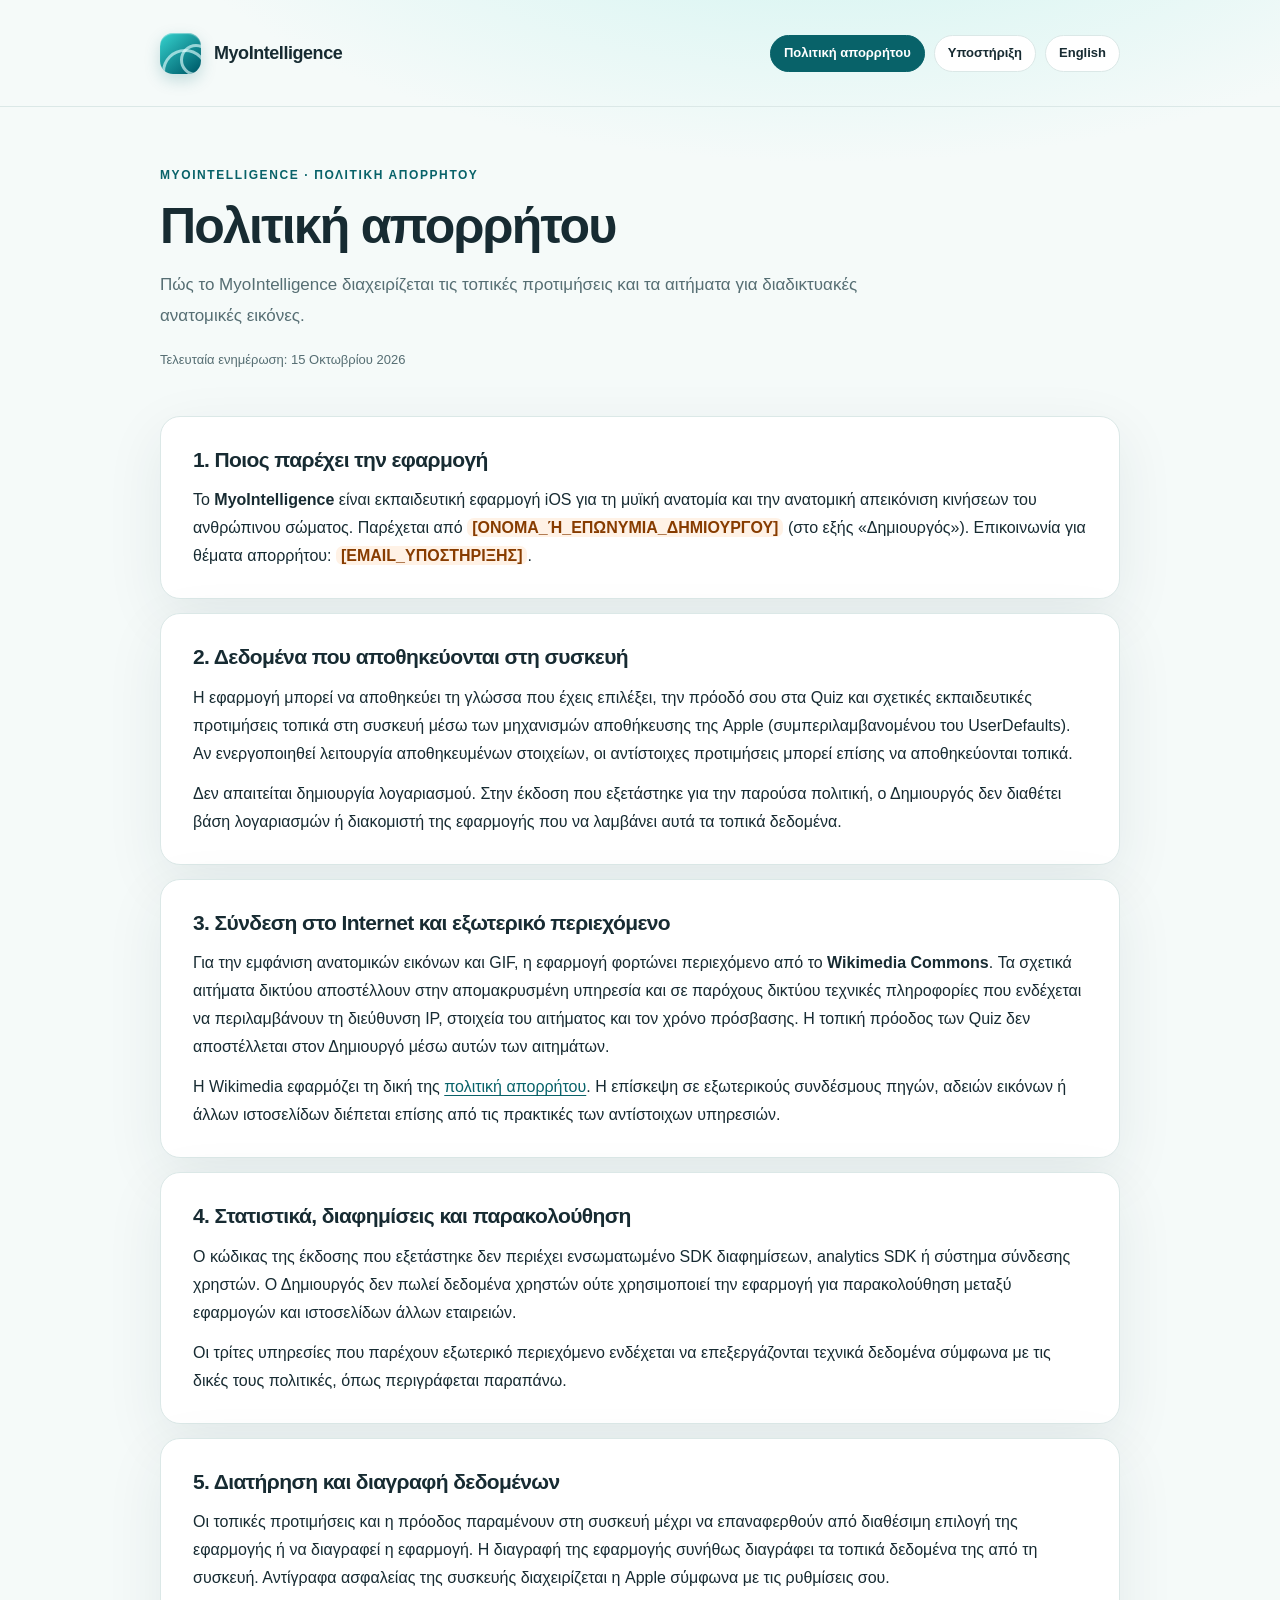
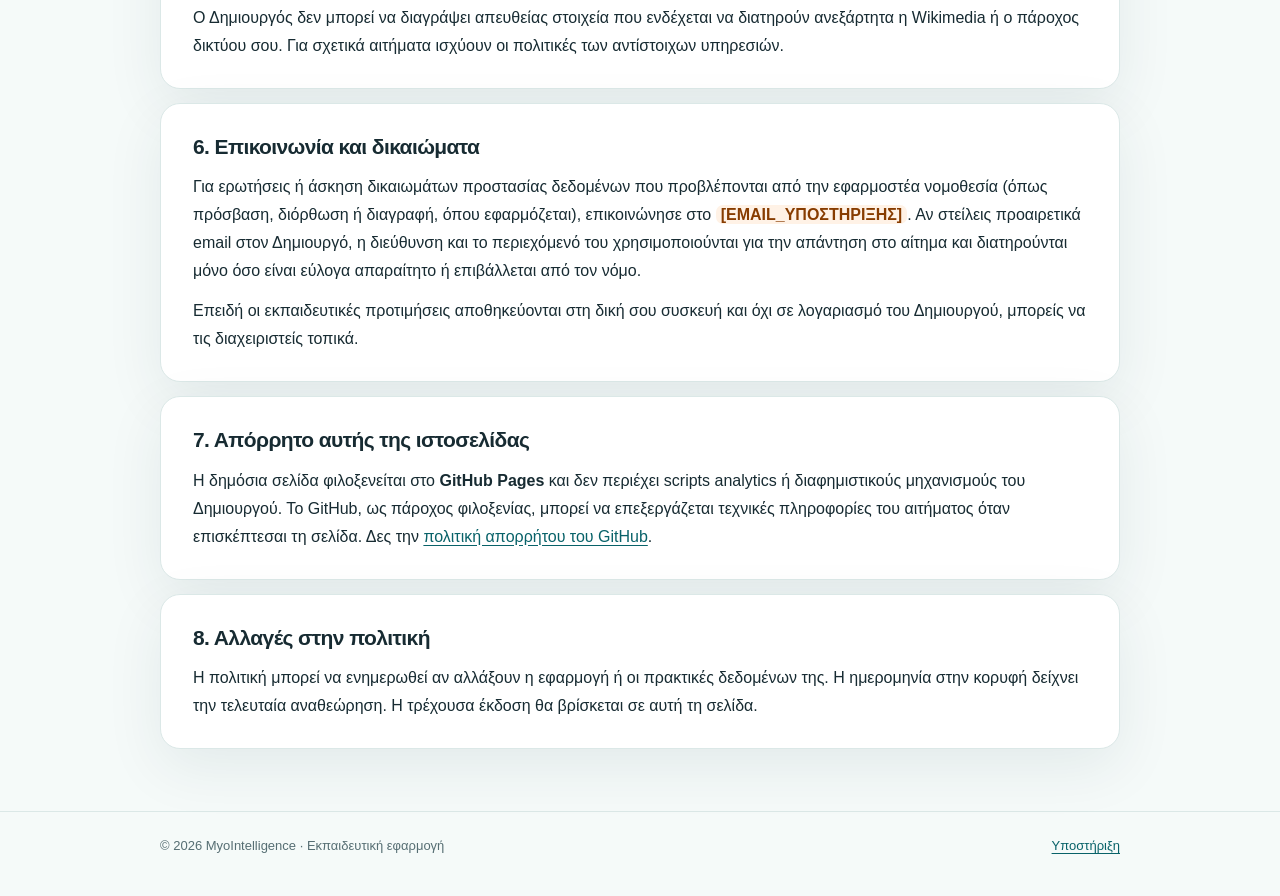
==== el.html @ 0195c65c "Add files via upload" ====
<!doctype html>
<html lang="el">
<head>
  <meta charset="utf-8">
  <meta name="viewport" content="width=device-width, initial-scale=1">
  <meta name="theme-color" content="#086269">
  <meta name="description" content="Πώς το MyoIntelligence διαχειρίζεται τις τοπικές προτιμήσεις και τα αιτήματα για διαδικτυακές ανατομικές εικόνες.">
  <title>Πολιτική απορρήτου | MyoIntelligence</title>
  <link rel="stylesheet" href="styles.css">
  <link rel="alternate" hreflang="en" href="index.html">
  <link rel="alternate" hreflang="el" href="el.html">
</head>
<body>
<header>
<div class="wrap top">
  <div class="brand"><span class="mark" aria-hidden="true"></span><span>MyoIntelligence</span></div>
  <nav aria-label="Πλοήγηση">
    <a class="current" href="el.html">Πολιτική απορρήτου</a>
    <a class="" href="support-el.html">Υποστήριξη</a>
    <a href="index.html" hreflang="en">English</a>
  </nav>
</div>
</header>
<main class="wrap">
  <div class="hero">
    <p class="eyebrow">MyoIntelligence · Πολιτική απορρήτου</p>
    <h1>Πολιτική απορρήτου</h1>
    <p class="lede">Πώς το MyoIntelligence διαχειρίζεται τις τοπικές προτιμήσεις και τα αιτήματα για διαδικτυακές ανατομικές εικόνες.</p>
    <p class="meta">Τελευταία ενημέρωση: 15 Οκτωβρίου 2026</p>
  </div>
  <div class="stack">
<section class="panel"><h2>1. Ποιος παρέχει την εφαρμογή</h2>
<p>Το <strong>MyoIntelligence</strong> είναι εκπαιδευτική εφαρμογή iOS για τη μυϊκή ανατομία και την ανατομική απεικόνιση κινήσεων του ανθρώπινου σώματος. Παρέχεται από <span class="placeholder">[ΟΝΟΜΑ_Ή_ΕΠΩΝΥΜΙΑ_ΔΗΜΙΟΥΡΓΟΥ]</span> (στο εξής «Δημιουργός»). Επικοινωνία για θέματα απορρήτου: <span class="placeholder">[EMAIL_ΥΠΟΣΤΗΡΙΞΗΣ]</span>.</p>
</section>
<section class="panel"><h2>2. Δεδομένα που αποθηκεύονται στη συσκευή</h2>
<p>Η εφαρμογή μπορεί να αποθηκεύει τη γλώσσα που έχεις επιλέξει, την πρόοδό σου στα Quiz και σχετικές εκπαιδευτικές προτιμήσεις τοπικά στη συσκευή μέσω των μηχανισμών αποθήκευσης της Apple (συμπεριλαμβανομένου του UserDefaults). Αν ενεργοποιηθεί λειτουργία αποθηκευμένων στοιχείων, οι αντίστοιχες προτιμήσεις μπορεί επίσης να αποθηκεύονται τοπικά.</p><p>Δεν απαιτείται δημιουργία λογαριασμού. Στην έκδοση που εξετάστηκε για την παρούσα πολιτική, ο Δημιουργός δεν διαθέτει βάση λογαριασμών ή διακομιστή της εφαρμογής που να λαμβάνει αυτά τα τοπικά δεδομένα.</p>
</section>
<section class="panel"><h2>3. Σύνδεση στο Internet και εξωτερικό περιεχόμενο</h2>
<p>Για την εμφάνιση ανατομικών εικόνων και GIF, η εφαρμογή φορτώνει περιεχόμενο από το <strong>Wikimedia Commons</strong>. Τα σχετικά αιτήματα δικτύου αποστέλλουν στην απομακρυσμένη υπηρεσία και σε παρόχους δικτύου τεχνικές πληροφορίες που ενδέχεται να περιλαμβάνουν τη διεύθυνση IP, στοιχεία του αιτήματος και τον χρόνο πρόσβασης. Η τοπική πρόοδος των Quiz δεν αποστέλλεται στον Δημιουργό μέσω αυτών των αιτημάτων.</p><p>Η Wikimedia εφαρμόζει τη δική της <a href="https://foundation.wikimedia.org/wiki/Policy:Privacy_policy" target="_blank" rel="noopener noreferrer">πολιτική απορρήτου</a>. Η επίσκεψη σε εξωτερικούς συνδέσμους πηγών, αδειών εικόνων ή άλλων ιστοσελίδων διέπεται επίσης από τις πρακτικές των αντίστοιχων υπηρεσιών.</p>
</section>
<section class="panel"><h2>4. Στατιστικά, διαφημίσεις και παρακολούθηση</h2>
<p>Ο κώδικας της έκδοσης που εξετάστηκε δεν περιέχει ενσωματωμένο SDK διαφημίσεων, analytics SDK ή σύστημα σύνδεσης χρηστών. Ο Δημιουργός δεν πωλεί δεδομένα χρηστών ούτε χρησιμοποιεί την εφαρμογή για παρακολούθηση μεταξύ εφαρμογών και ιστοσελίδων άλλων εταιρειών.</p><p>Οι τρίτες υπηρεσίες που παρέχουν εξωτερικό περιεχόμενο ενδέχεται να επεξεργάζονται τεχνικά δεδομένα σύμφωνα με τις δικές τους πολιτικές, όπως περιγράφεται παραπάνω.</p>
</section>
<section class="panel"><h2>5. Διατήρηση και διαγραφή δεδομένων</h2>
<p>Οι τοπικές προτιμήσεις και η πρόοδος παραμένουν στη συσκευή μέχρι να επαναφερθούν από διαθέσιμη επιλογή της εφαρμογής ή να διαγραφεί η εφαρμογή. Η διαγραφή της εφαρμογής συνήθως διαγράφει τα τοπικά δεδομένα της από τη συσκευή. Αντίγραφα ασφαλείας της συσκευής διαχειρίζεται η Apple σύμφωνα με τις ρυθμίσεις σου.</p><p>Ο Δημιουργός δεν μπορεί να διαγράψει απευθείας στοιχεία που ενδέχεται να διατηρούν ανεξάρτητα η Wikimedia ή ο πάροχος δικτύου σου. Για σχετικά αιτήματα ισχύουν οι πολιτικές των αντίστοιχων υπηρεσιών.</p>
</section>
<section class="panel"><h2>6. Επικοινωνία και δικαιώματα</h2>
<p>Για ερωτήσεις ή άσκηση δικαιωμάτων προστασίας δεδομένων που προβλέπονται από την εφαρμοστέα νομοθεσία (όπως πρόσβαση, διόρθωση ή διαγραφή, όπου εφαρμόζεται), επικοινώνησε στο <span class="placeholder">[EMAIL_ΥΠΟΣΤΗΡΙΞΗΣ]</span>. Αν στείλεις προαιρετικά email στον Δημιουργό, η διεύθυνση και το περιεχόμενό του χρησιμοποιούνται για την απάντηση στο αίτημα και διατηρούνται μόνο όσο είναι εύλογα απαραίτητο ή επιβάλλεται από τον νόμο.</p><p>Επειδή οι εκπαιδευτικές προτιμήσεις αποθηκεύονται στη δική σου συσκευή και όχι σε λογαριασμό του Δημιουργού, μπορείς να τις διαχειριστείς τοπικά.</p>
</section>
<section class="panel"><h2>7. Απόρρητο αυτής της ιστοσελίδας</h2>
<p>Η δημόσια σελίδα φιλοξενείται στο <strong>GitHub Pages</strong> και δεν περιέχει scripts analytics ή διαφημιστικούς μηχανισμούς του Δημιουργού. Το GitHub, ως πάροχος φιλοξενίας, μπορεί να επεξεργάζεται τεχνικές πληροφορίες του αιτήματος όταν επισκέπτεσαι τη σελίδα. Δες την <a href="https://docs.github.com/en/site-policy/privacy-policies/github-general-privacy-statement" target="_blank" rel="noopener noreferrer">πολιτική απορρήτου του GitHub</a>.</p>
</section>
<section class="panel"><h2>8. Αλλαγές στην πολιτική</h2>
<p>Η πολιτική μπορεί να ενημερωθεί αν αλλάξουν η εφαρμογή ή οι πρακτικές δεδομένων της. Η ημερομηνία στην κορυφή δείχνει την τελευταία αναθεώρηση. Η τρέχουσα έκδοση θα βρίσκεται σε αυτή τη σελίδα.</p>
</section>
  </div>
</main>
<footer><div class="wrap"><p>© 2026 MyoIntelligence · Εκπαιδευτική εφαρμογή</p><p><a href="support-el.html">Υποστήριξη</a></p></div></footer>
</body>
</html>
---- styles.css ----
:root{color-scheme:light dark;--bg:#f5faf9;--panel:#fff;--ink:#172b32;--muted:#566e73;--line:#dbe8e7;--teal:#087e83;--teal-deep:#086269;--warm:#e9f8f5;--shadow:0 18px 58px rgba(5,52,59,.08)}
*{box-sizing:border-box}html{scroll-behavior:smooth}body{margin:0;background:radial-gradient(ellipse 960px 420px at 65% -140px,#ccf3ef 0,transparent 72%),var(--bg);color:var(--ink);font:16px/1.75 -apple-system,BlinkMacSystemFont,"Segoe UI",Roboto,Arial,sans-serif;-webkit-font-smoothing:antialiased}
a{color:var(--teal-deep);text-underline-offset:3px}a:hover{color:var(--teal)}a:focus-visible{outline:3px solid #10aaa6;outline-offset:4px;border-radius:3px}
.wrap{width:min(960px,calc(100% - 36px));margin:auto}header{padding:33px 0 32px;border-bottom:1px solid var(--line)}.top{display:flex;justify-content:space-between;align-items:center;gap:24px;flex-wrap:wrap}
.brand{display:flex;align-items:center;gap:13px;font-size:18px;font-weight:800;letter-spacing:-.45px}.mark{width:41px;height:41px;border-radius:13px;background:linear-gradient(140deg,#36d4cf,#00616f 90%);position:relative;box-shadow:inset 0 1px 1px #ffffff75,0 6px 16px #06697535;overflow:hidden}.mark:before,.mark:after{content:"";position:absolute;border:3px solid #e5ffffa0;border-radius:100%}.mark:before{width:40px;height:40px;top:16px;left:2px}.mark:after{width:26px;height:26px;top:11px;left:20px}
nav{display:flex;gap:9px;align-items:center;flex-wrap:wrap}nav a{font-size:13px;font-weight:700;text-decoration:none;border:1px solid var(--line);background:var(--panel);color:var(--ink);border-radius:999px;padding:6px 13px}nav a.current{background:var(--teal-deep);border-color:var(--teal-deep);color:#fff}
.hero{padding:58px 0 24px}.eyebrow{color:var(--teal-deep);font-size:12px;font-weight:800;text-transform:uppercase;letter-spacing:1.6px;margin:0 0 12px}h1{font-size:clamp(32px,5.6vw,50px);letter-spacing:-1.8px;line-height:1.12;margin:0 0 16px}h2{font-size:21px;letter-spacing:-.6px;margin:0 0 12px;line-height:1.4}p{margin:0 0 12px}.lede{font-size:17px;color:var(--muted);max-width:720px;line-height:1.8}.meta{font-size:13px;color:var(--muted);margin:18px 0 0}.stack{display:grid;gap:14px;padding:20px 0 62px}.panel{padding:28px 32px;background:var(--panel);border:1px solid var(--line);border-radius:20px;box-shadow:var(--shadow)}.panel p:last-child,.panel ul:last-child{margin-bottom:0}.panel ul{margin:8px 0 14px;padding-left:22px}.panel li{margin:4px 0}.note{background:var(--warm);border-radius:13px;padding:15px 17px;font-size:14px;margin:14px 0 4px}.placeholder{background:#fff2e6;border-radius:7px;padding:1px 5px;color:#873c00;font-weight:700;overflow-wrap:anywhere}footer{border-top:1px solid var(--line);color:var(--muted);font-size:13px;padding:23px 0 38px}footer .wrap{display:flex;justify-content:space-between;gap:16px;flex-wrap:wrap}footer p{margin:0}
@media(max-width:600px){header{padding:18px 0}.hero{padding:38px 0 15px}.panel{padding:23px 20px;border-radius:16px}h1{letter-spacing:-.8px}.brand{font-size:17px}.top{gap:16px}.stack{padding-bottom:40px}}
@media(prefers-color-scheme:dark){:root{--bg:#071b20;--panel:#10272d;--ink:#edf7f6;--muted:#b2c7c7;--line:#284149;--teal:#45dfd4;--teal-deep:#75e3da;--warm:#103a3d;--shadow:0 15px 42px rgba(0,0,0,.15)}body{background:radial-gradient(ellipse 1000px 450px at 60% -170px,#124c57 0,transparent 72%),var(--bg)}nav a.current{background:#257d83;color:white;border-color:#257d83}.placeholder{background:#5d391f;color:#ffe6c2}}
@media(prefers-reduced-motion:reduce){html{scroll-behavior:auto}}
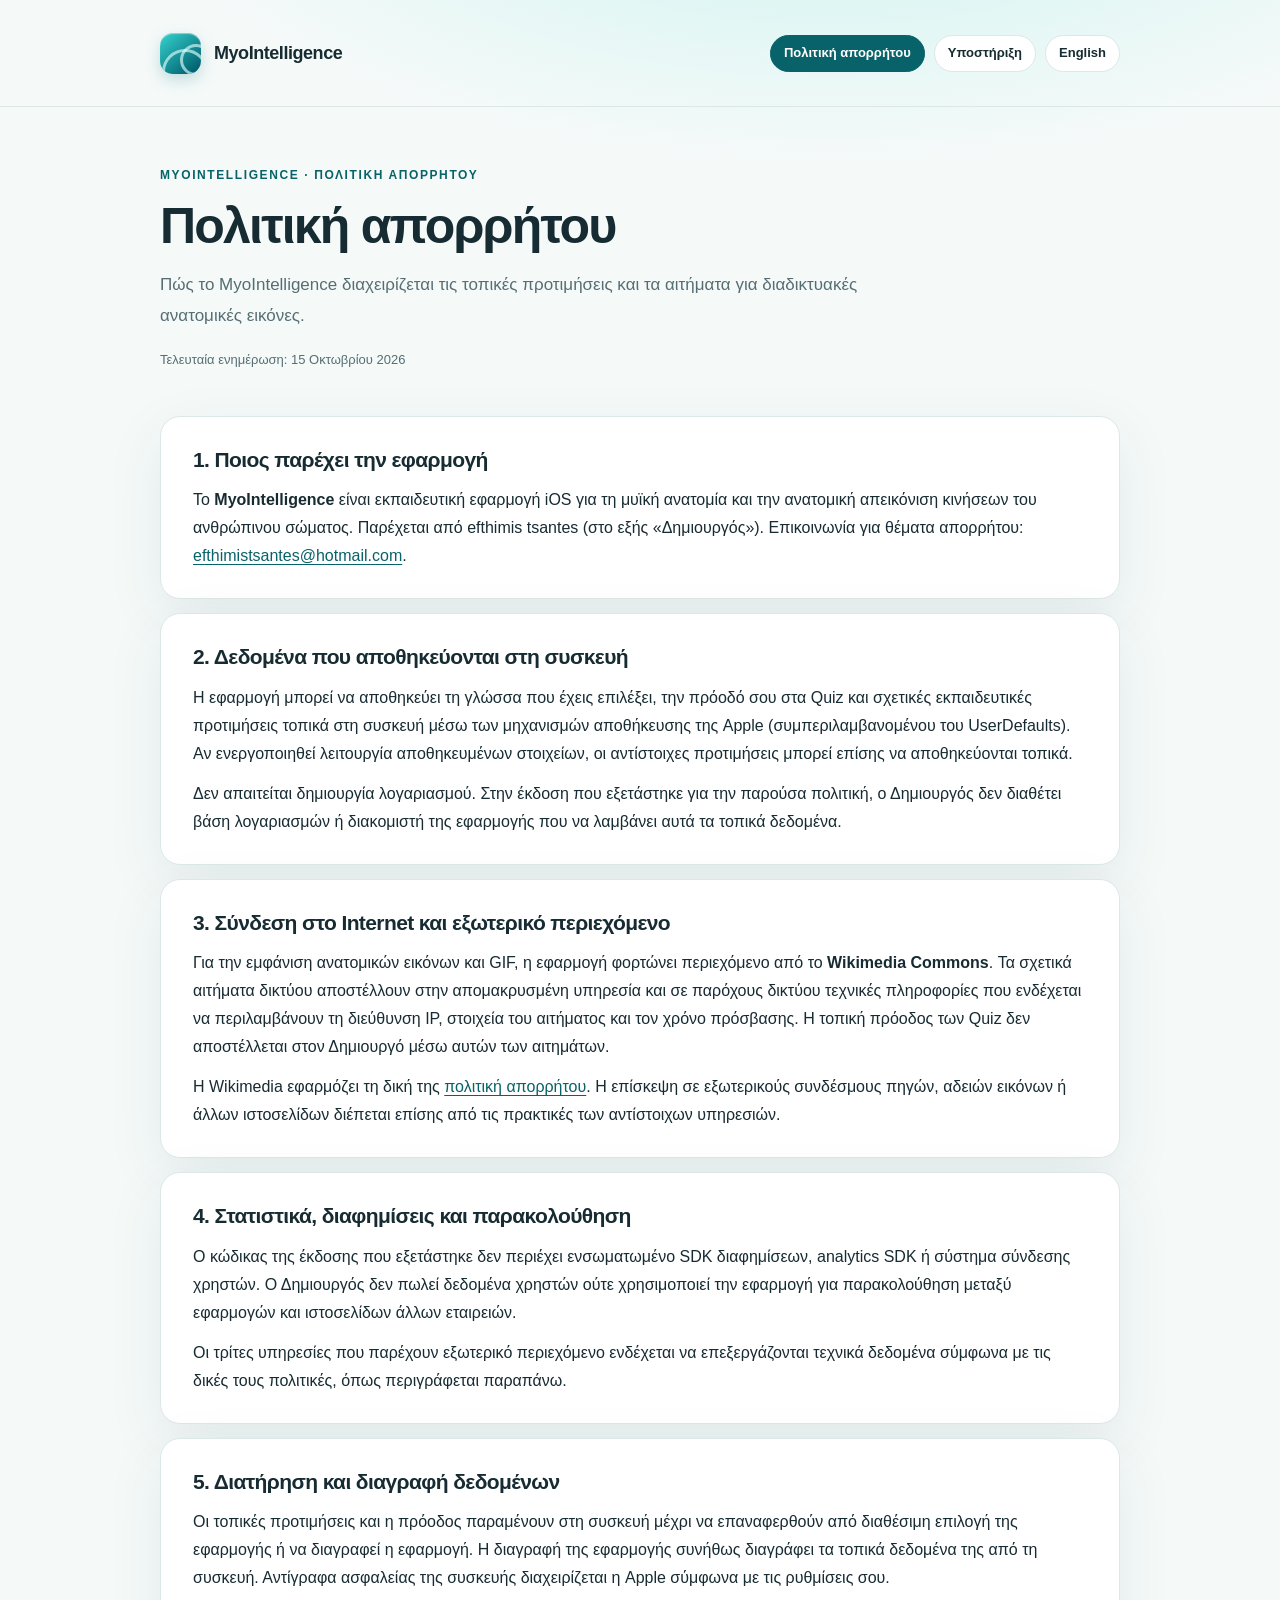
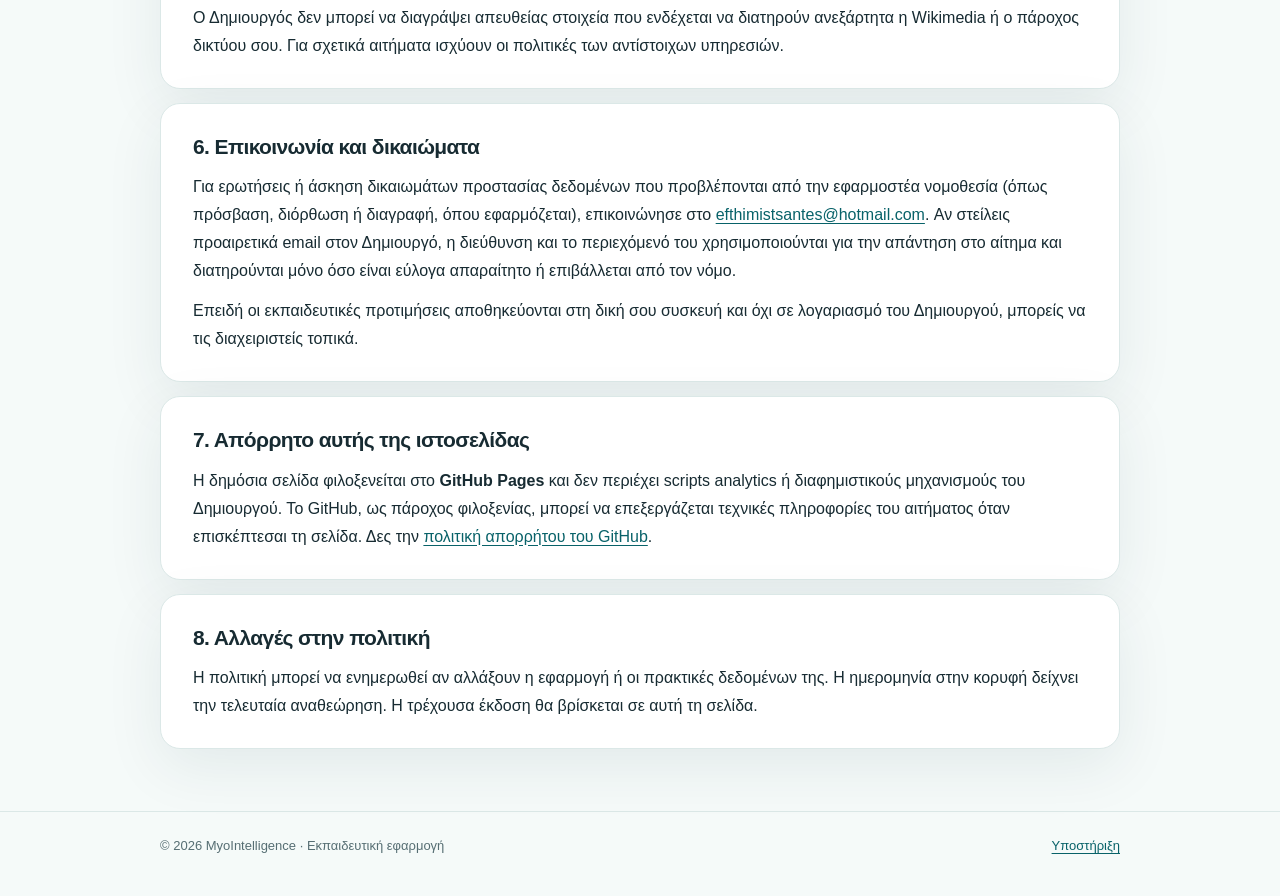
==== commit 5a580aa3: "Add files via upload" ====
--- a/el.html
+++ b/el.html
@@ -3,6 +3,7 @@
 <head>
   <meta charset="utf-8">
   <meta name="viewport" content="width=device-width, initial-scale=1">
+  <meta name="author" content="efthimis tsantes">
   <meta name="theme-color" content="#086269">
   <meta name="description" content="Πώς το MyoIntelligence διαχειρίζεται τις τοπικές προτιμήσεις και τα αιτήματα για διαδικτυακές ανατομικές εικόνες.">
   <title>Πολιτική απορρήτου | MyoIntelligence</title>
@@ -30,7 +31,7 @@
   </div>
   <div class="stack">
 <section class="panel"><h2>1. Ποιος παρέχει την εφαρμογή</h2>
-<p>Το <strong>MyoIntelligence</strong> είναι εκπαιδευτική εφαρμογή iOS για τη μυϊκή ανατομία και την ανατομική απεικόνιση κινήσεων του ανθρώπινου σώματος. Παρέχεται από <span class="placeholder">[ΟΝΟΜΑ_Ή_ΕΠΩΝΥΜΙΑ_ΔΗΜΙΟΥΡΓΟΥ]</span> (στο εξής «Δημιουργός»). Επικοινωνία για θέματα απορρήτου: <span class="placeholder">[EMAIL_ΥΠΟΣΤΗΡΙΞΗΣ]</span>.</p>
+<p>Το <strong>MyoIntelligence</strong> είναι εκπαιδευτική εφαρμογή iOS για τη μυϊκή ανατομία και την ανατομική απεικόνιση κινήσεων του ανθρώπινου σώματος. Παρέχεται από efthimis tsantes (στο εξής «Δημιουργός»). Επικοινωνία για θέματα απορρήτου: <a href="mailto:efthimistsantes@hotmail.com">efthimistsantes@hotmail.com</a>.</p>
 </section>
 <section class="panel"><h2>2. Δεδομένα που αποθηκεύονται στη συσκευή</h2>
 <p>Η εφαρμογή μπορεί να αποθηκεύει τη γλώσσα που έχεις επιλέξει, την πρόοδό σου στα Quiz και σχετικές εκπαιδευτικές προτιμήσεις τοπικά στη συσκευή μέσω των μηχανισμών αποθήκευσης της Apple (συμπεριλαμβανομένου του UserDefaults). Αν ενεργοποιηθεί λειτουργία αποθηκευμένων στοιχείων, οι αντίστοιχες προτιμήσεις μπορεί επίσης να αποθηκεύονται τοπικά.</p><p>Δεν απαιτείται δημιουργία λογαριασμού. Στην έκδοση που εξετάστηκε για την παρούσα πολιτική, ο Δημιουργός δεν διαθέτει βάση λογαριασμών ή διακομιστή της εφαρμογής που να λαμβάνει αυτά τα τοπικά δεδομένα.</p>
@@ -45,7 +46,7 @@
 <p>Οι τοπικές προτιμήσεις και η πρόοδος παραμένουν στη συσκευή μέχρι να επαναφερθούν από διαθέσιμη επιλογή της εφαρμογής ή να διαγραφεί η εφαρμογή. Η διαγραφή της εφαρμογής συνήθως διαγράφει τα τοπικά δεδομένα της από τη συσκευή. Αντίγραφα ασφαλείας της συσκευής διαχειρίζεται η Apple σύμφωνα με τις ρυθμίσεις σου.</p><p>Ο Δημιουργός δεν μπορεί να διαγράψει απευθείας στοιχεία που ενδέχεται να διατηρούν ανεξάρτητα η Wikimedia ή ο πάροχος δικτύου σου. Για σχετικά αιτήματα ισχύουν οι πολιτικές των αντίστοιχων υπηρεσιών.</p>
 </section>
 <section class="panel"><h2>6. Επικοινωνία και δικαιώματα</h2>
-<p>Για ερωτήσεις ή άσκηση δικαιωμάτων προστασίας δεδομένων που προβλέπονται από την εφαρμοστέα νομοθεσία (όπως πρόσβαση, διόρθωση ή διαγραφή, όπου εφαρμόζεται), επικοινώνησε στο <span class="placeholder">[EMAIL_ΥΠΟΣΤΗΡΙΞΗΣ]</span>. Αν στείλεις προαιρετικά email στον Δημιουργό, η διεύθυνση και το περιεχόμενό του χρησιμοποιούνται για την απάντηση στο αίτημα και διατηρούνται μόνο όσο είναι εύλογα απαραίτητο ή επιβάλλεται από τον νόμο.</p><p>Επειδή οι εκπαιδευτικές προτιμήσεις αποθηκεύονται στη δική σου συσκευή και όχι σε λογαριασμό του Δημιουργού, μπορείς να τις διαχειριστείς τοπικά.</p>
+<p>Για ερωτήσεις ή άσκηση δικαιωμάτων προστασίας δεδομένων που προβλέπονται από την εφαρμοστέα νομοθεσία (όπως πρόσβαση, διόρθωση ή διαγραφή, όπου εφαρμόζεται), επικοινώνησε στο <a href="mailto:efthimistsantes@hotmail.com">efthimistsantes@hotmail.com</a>. Αν στείλεις προαιρετικά email στον Δημιουργό, η διεύθυνση και το περιεχόμενό του χρησιμοποιούνται για την απάντηση στο αίτημα και διατηρούνται μόνο όσο είναι εύλογα απαραίτητο ή επιβάλλεται από τον νόμο.</p><p>Επειδή οι εκπαιδευτικές προτιμήσεις αποθηκεύονται στη δική σου συσκευή και όχι σε λογαριασμό του Δημιουργού, μπορείς να τις διαχειριστείς τοπικά.</p>
 </section>
 <section class="panel"><h2>7. Απόρρητο αυτής της ιστοσελίδας</h2>
 <p>Η δημόσια σελίδα φιλοξενείται στο <strong>GitHub Pages</strong> και δεν περιέχει scripts analytics ή διαφημιστικούς μηχανισμούς του Δημιουργού. Το GitHub, ως πάροχος φιλοξενίας, μπορεί να επεξεργάζεται τεχνικές πληροφορίες του αιτήματος όταν επισκέπτεσαι τη σελίδα. Δες την <a href="https://docs.github.com/en/site-policy/privacy-policies/github-general-privacy-statement" target="_blank" rel="noopener noreferrer">πολιτική απορρήτου του GitHub</a>.</p>
